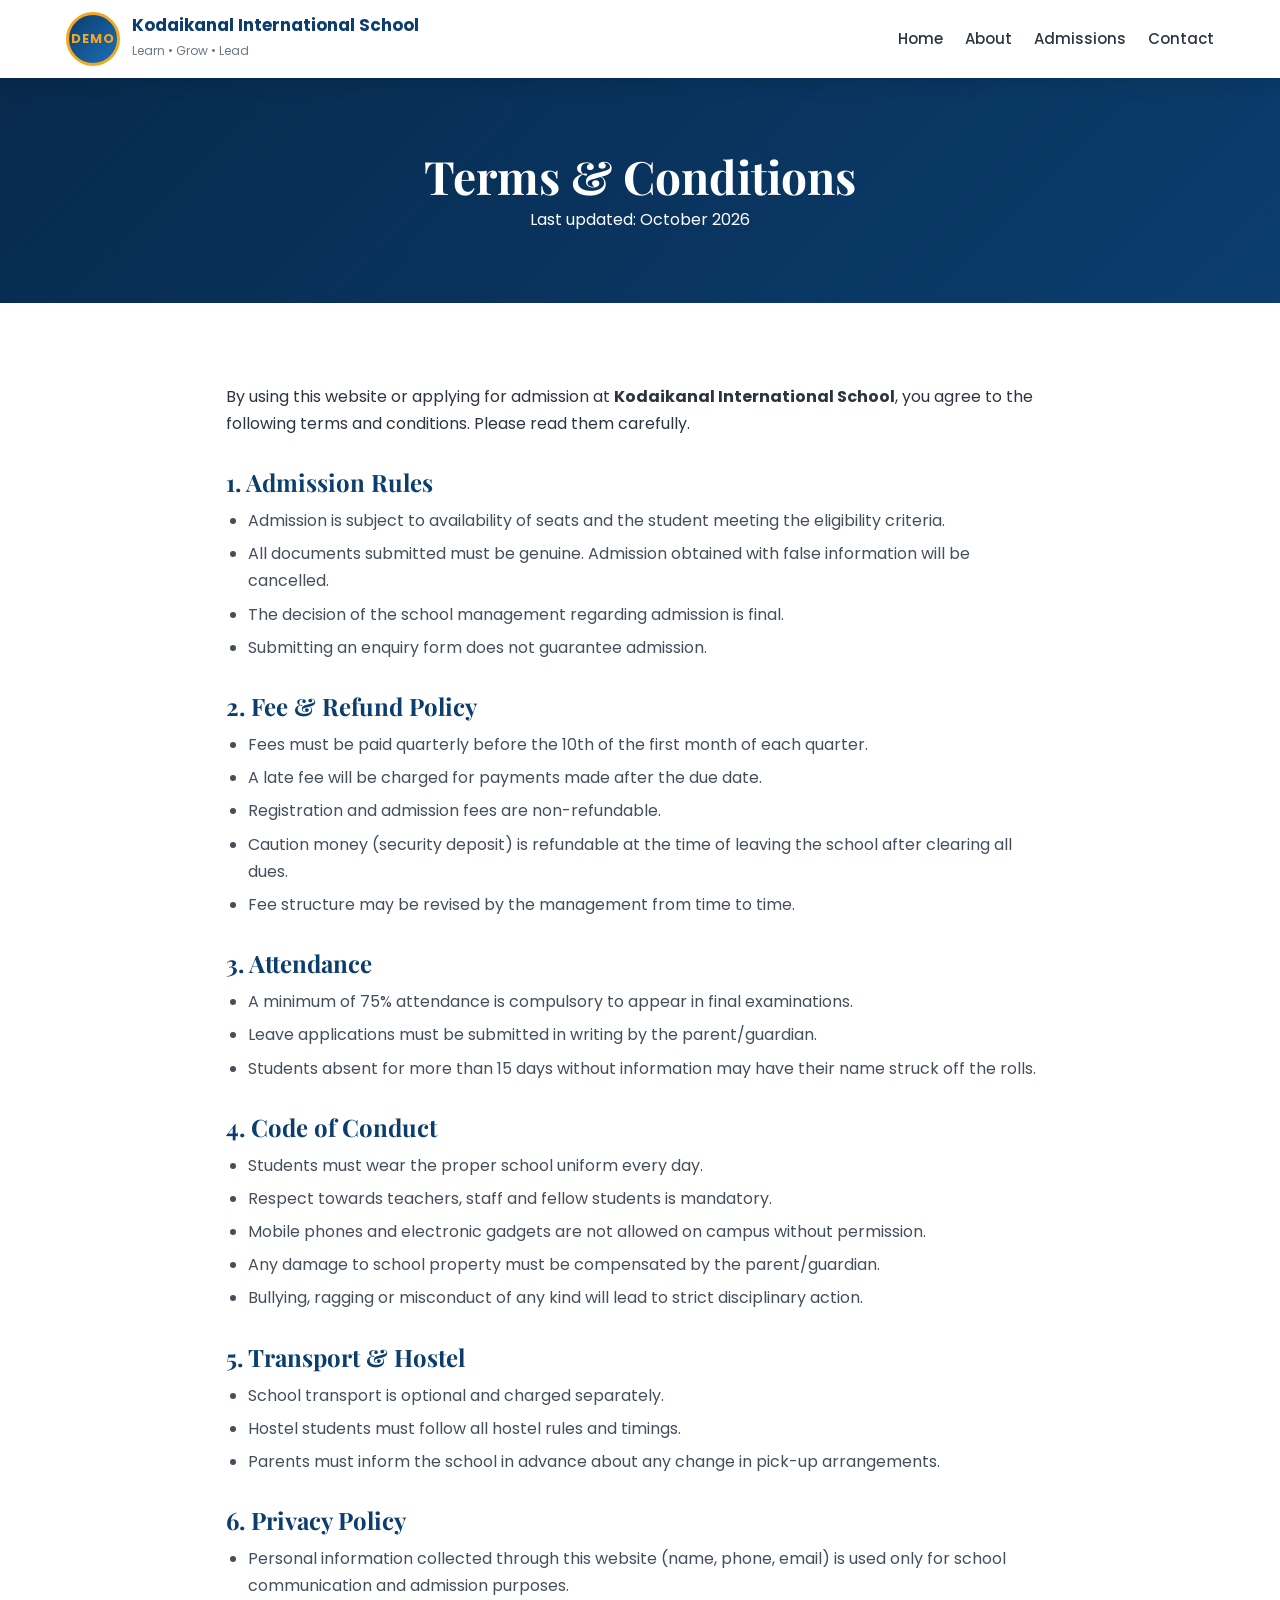
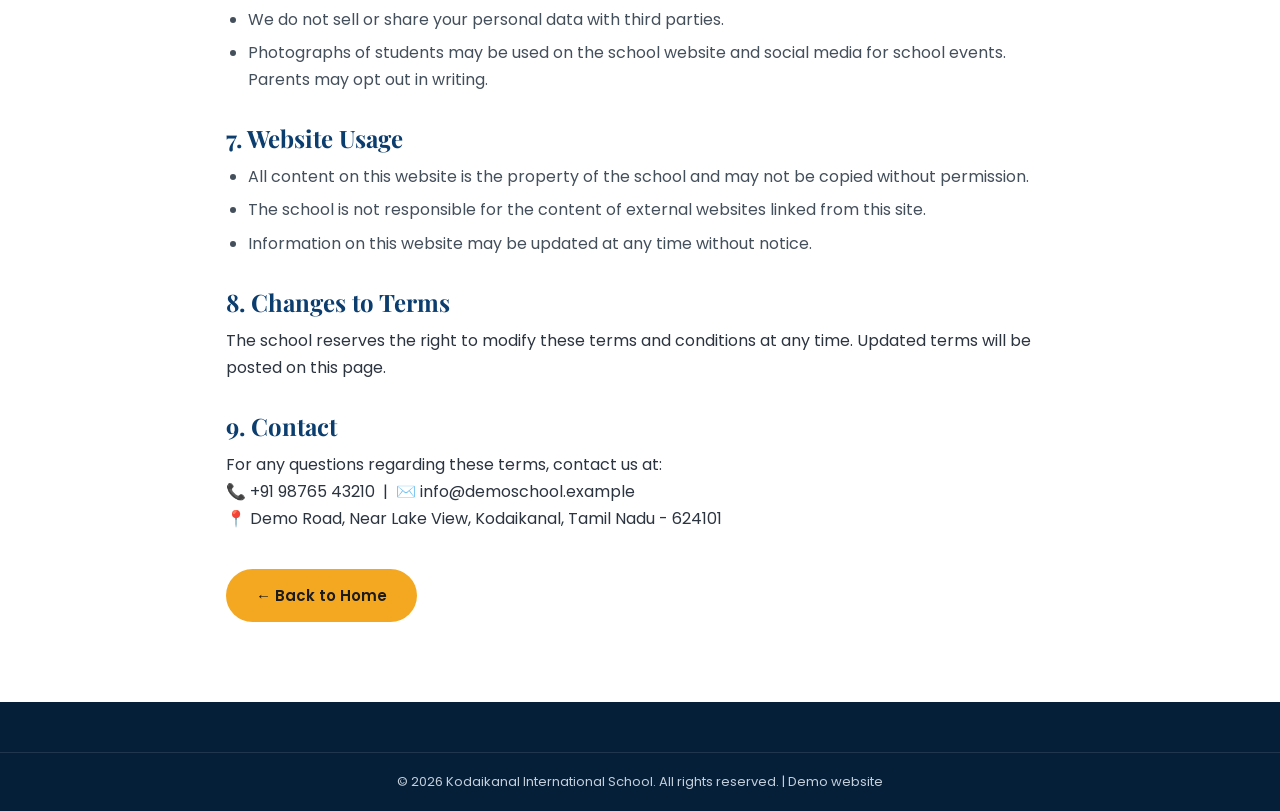
==== terms.html @ e3d759af "Add Kodaikanal International School website Co-Authored-By: Claude Opus 5.5 <noreply@anthropic.com>" ====
<!DOCTYPE html>
<html lang="en">
<head>
  <meta charset="UTF-8">
  <meta name="viewport" content="width=device-width, initial-scale=1.0">
  <title>Terms &amp; Conditions - Kodaikanal International School</title>
  <link href="https://fonts.googleapis.com/css2?family=Poppins:wght@400;500;600;700&family=Playfair+Display:wght@600;700&display=swap" rel="stylesheet">
  <link rel="stylesheet" href="style.css">
</head>
<body>

  <header class="header scrolled">
    <div class="container nav">
      <a href="index.html" class="brand">
        <div class="logo">DEMO</div>
        <div class="brand-text">
          <strong>Kodaikanal International School</strong>
          <small>Learn • Grow • Lead</small>
        </div>
      </a>
      <button class="menu-toggle" id="menuToggle" aria-label="Open menu">☰</button>
      <nav class="menu" id="menu">
        <a href="index.html">Home</a>
        <a href="index.html#about">About</a>
        <a href="index.html#admissions">Admissions</a>
        <a href="index.html#contact">Contact</a>
      </nav>
    </div>
  </header>

  <section class="page-banner">
    <h1>Terms &amp; Conditions</h1>
    <p>Last updated: October 2026</p>
  </section>

  <section class="section">
    <div class="container terms">
      <p>By using this website or applying for admission at <strong>Kodaikanal International School</strong>, you agree to the following terms and conditions. Please read them carefully.</p>

      <h2>1. Admission Rules</h2>
      <ul>
        <li>Admission is subject to availability of seats and the student meeting the eligibility criteria.</li>
        <li>All documents submitted must be genuine. Admission obtained with false information will be cancelled.</li>
        <li>The decision of the school management regarding admission is final.</li>
        <li>Submitting an enquiry form does not guarantee admission.</li>
      </ul>

      <h2 id="fees">2. Fee &amp; Refund Policy</h2>
      <ul>
        <li>Fees must be paid quarterly before the 10th of the first month of each quarter.</li>
        <li>A late fee will be charged for payments made after the due date.</li>
        <li>Registration and admission fees are non-refundable.</li>
        <li>Caution money (security deposit) is refundable at the time of leaving the school after clearing all dues.</li>
        <li>Fee structure may be revised by the management from time to time.</li>
      </ul>

      <h2>3. Attendance</h2>
      <ul>
        <li>A minimum of 75% attendance is compulsory to appear in final examinations.</li>
        <li>Leave applications must be submitted in writing by the parent/guardian.</li>
        <li>Students absent for more than 15 days without information may have their name struck off the rolls.</li>
      </ul>

      <h2>4. Code of Conduct</h2>
      <ul>
        <li>Students must wear the proper school uniform every day.</li>
        <li>Respect towards teachers, staff and fellow students is mandatory.</li>
        <li>Mobile phones and electronic gadgets are not allowed on campus without permission.</li>
        <li>Any damage to school property must be compensated by the parent/guardian.</li>
        <li>Bullying, ragging or misconduct of any kind will lead to strict disciplinary action.</li>
      </ul>

      <h2>5. Transport &amp; Hostel</h2>
      <ul>
        <li>School transport is optional and charged separately.</li>
        <li>Hostel students must follow all hostel rules and timings.</li>
        <li>Parents must inform the school in advance about any change in pick-up arrangements.</li>
      </ul>

      <h2 id="privacy">6. Privacy Policy</h2>
      <ul>
        <li>Personal information collected through this website (name, phone, email) is used only for school communication and admission purposes.</li>
        <li>We do not sell or share your personal data with third parties.</li>
        <li>Photographs of students may be used on the school website and social media for school events. Parents may opt out in writing.</li>
      </ul>

      <h2>7. Website Usage</h2>
      <ul>
        <li>All content on this website is the property of the school and may not be copied without permission.</li>
        <li>The school is not responsible for the content of external websites linked from this site.</li>
        <li>Information on this website may be updated at any time without notice.</li>
      </ul>

      <h2>8. Changes to Terms</h2>
      <p>The school reserves the right to modify these terms and conditions at any time. Updated terms will be posted on this page.</p>

      <h2>9. Contact</h2>
      <p>For any questions regarding these terms, contact us at:<br>
        📞 +91 98765 43210 &nbsp;|&nbsp; ✉️ info@demoschool.example<br>
        📍 Demo Road, Near Lake View, Kodaikanal, Tamil Nadu - 624101</p>

      <a href="index.html" class="btn btn-primary">← Back to Home</a>
    </div>
  </section>

  <footer class="footer">
    <div class="copyright">
      © <span id="year"></span> Kodaikanal International School. All rights reserved. | Demo website
    </div>
  </footer>

  <script src="script.js"></script>
</body>
</html>
---- style.css ----
:root {
  --primary: #0b3d6e;
  --primary-dark: #072a4d;
  --accent: #f4a822;
  --text: #2c3440;
  --muted: #6b7684;
  --light: #f4f7fb;
  --white: #ffffff;
  --radius: 12px;
  --shadow: 0 8px 24px rgba(11, 61, 110, 0.10);
}

* { margin: 0; padding: 0; box-sizing: border-box; }
html { scroll-behavior: smooth; scroll-padding-top: 80px; }
body { font-family: 'Poppins', sans-serif; color: var(--text); line-height: 1.7; background: var(--white); }
a { color: inherit; text-decoration: none; }
h1, h2 { font-family: 'Playfair Display', serif; line-height: 1.25; }
.container { width: 100%; max-width: 1180px; margin: 0 auto; padding: 0 16px; }

/* Buttons */
.btn { display: inline-block; padding: 12px 28px; border-radius: 30px; font-weight: 600; border: 2px solid transparent; cursor: pointer; transition: .3s; font-family: inherit; font-size: 15px; }
.btn-primary { background: var(--accent); color: #1b1b1b; }
.btn-primary:hover { background: #e0951a; transform: translateY(-2px); }
.btn-outline { border-color: var(--white); color: var(--white); }
.btn-outline:hover { background: var(--white); color: var(--primary); }
.full { width: 100%; }

/* Top bar */
.topbar { background: var(--primary-dark); color: #dbe6f2; font-size: 13px; padding: 6px 0; }
.topbar-inner { display: flex; gap: 24px; flex-wrap: wrap; }

/* Header */
.header { position: sticky; top: 0; z-index: 100; background: var(--white); box-shadow: 0 2px 10px rgba(0,0,0,.06); transition: .3s; }
.header.scrolled { box-shadow: 0 4px 18px rgba(0,0,0,.12); }
.nav { display: flex; align-items: center; justify-content: space-between; padding: 12px 16px; }
.brand { display: flex; align-items: center; gap: 12px; }
.logo {
  width: 54px; height: 54px; border-radius: 50%;
  background: linear-gradient(135deg, var(--primary), #1d6fb8);
  color: var(--accent); font-weight: 700; font-size: 13px; letter-spacing: 1px;
  display: grid; place-items: center; border: 3px solid var(--accent); flex-shrink: 0;
}
.brand-text strong { display: block; color: var(--primary); font-size: 17px; line-height: 1.2; }
.brand-text small { color: var(--muted); font-size: 12px; }
.menu { display: flex; gap: 22px; }
.menu a { font-weight: 500; font-size: 15px; position: relative; padding: 4px 0; }
.menu a::after { content: ''; position: absolute; left: 0; bottom: 0; width: 0; height: 2px; background: var(--accent); transition: .3s; }
.menu a:hover::after, .menu a.active::after { width: 100%; }
.menu a.active { color: var(--primary); }
.menu-toggle { display: none; background: none; border: none; font-size: 28px; color: var(--primary); cursor: pointer; }

/* Hero */
.hero {
  min-height: 88vh; display: flex; align-items: center; color: var(--white);
  background: linear-gradient(rgba(7,42,77,.82), rgba(7,42,77,.65)),
              url('https://images.unsplash.com/photo-1580582932707-520aed937b7b?w=1600') center/cover no-repeat;
}
.hero-content { max-width: 760px; }
.tag { display: inline-block; background: var(--accent); color: #1b1b1b; padding: 6px 16px; border-radius: 20px; font-size: 13px; font-weight: 600; margin-bottom: 18px; }
.hero h1 { font-size: clamp(32px, 5vw, 56px); margin-bottom: 18px; }
.hero h1 span { color: var(--accent); }
.hero p { font-size: 18px; opacity: .92; margin-bottom: 30px; }
.hero-buttons { display: flex; gap: 14px; flex-wrap: wrap; }

/* Stats */
.stats { background: var(--primary); color: var(--white); padding: 40px 0; }
.stats-grid { display: grid; grid-template-columns: repeat(4, 1fr); gap: 20px; text-align: center; }
.stat h3 { font-size: 40px; color: var(--accent); }

/* Sections */
.section { padding: 80px 0; }
.bg-light { background: var(--light); }
.bg-dark { background: var(--primary-dark); color: var(--white); }
.section-head { text-align: center; max-width: 640px; margin: 0 auto 48px; }
.section-head.left { text-align: left; margin: 0 0 24px; }
.section-tag { color: var(--accent); font-weight: 600; text-transform: uppercase; font-size: 13px; letter-spacing: 2px; }
.section h2 { font-size: clamp(26px, 3.5vw, 38px); margin: 6px 0 14px; color: var(--primary); }
.bg-dark h2 { color: var(--white); }
.section-head p { color: var(--muted); }

/* About */
.about-grid { display: grid; grid-template-columns: 1fr 1.2fr; gap: 50px; align-items: center; }
.img-box { aspect-ratio: 4/3.5; border-radius: 20px; background: linear-gradient(135deg, #cfe2f5, #fbe3b5); display: grid; place-items: center; font-size: 120px; box-shadow: var(--shadow); }
.about-grid > div > p { color: var(--muted); margin-bottom: 20px; }
.vm { display: grid; grid-template-columns: 1fr 1fr; gap: 16px; margin-bottom: 20px; }
.vm-card { background: var(--light); padding: 18px; border-radius: var(--radius); border-left: 4px solid var(--accent); }
.vm-card h4 { color: var(--primary); margin-bottom: 6px; }
.vm-card p { font-size: 14px; color: var(--muted); }
.principal { display: flex; gap: 14px; align-items: center; background: var(--primary); color: var(--white); padding: 18px; border-radius: var(--radius); }
.principal .avatar { font-size: 40px; }
.principal p { font-style: italic; font-size: 14px; opacity: .9; }

/* Cards */
.cards { display: grid; grid-template-columns: repeat(4, 1fr); gap: 24px; }
.card { background: var(--white); padding: 30px 24px; border-radius: var(--radius); box-shadow: var(--shadow); text-align: center; transition: .3s; border-bottom: 4px solid transparent; }
.card:hover { transform: translateY(-8px); border-color: var(--accent); }
.card .icon { font-size: 44px; margin-bottom: 12px; }
.card h3 { color: var(--primary); margin-bottom: 8px; }
.card p { color: var(--muted); font-size: 14px; }

/* Facilities */
.facility-grid { display: grid; grid-template-columns: repeat(6, 1fr); gap: 18px; }
.facility { background: var(--light); border-radius: var(--radius); padding: 24px 10px; text-align: center; font-size: 36px; transition: .3s; }
.facility span { display: block; font-size: 14px; font-weight: 500; margin-top: 8px; color: var(--primary); }
.facility:hover { background: var(--primary); }
.facility:hover span { color: var(--white); }

/* Admissions */
.admission-grid { display: grid; grid-template-columns: 1.1fr 1fr; gap: 50px; align-items: start; }
.steps { padding-left: 20px; margin: 10px 0 24px; }
.steps li { margin-bottom: 10px; opacity: .92; }
.steps strong { color: var(--accent); }
.bg-dark h4 { color: var(--accent); margin-bottom: 8px; }
.docs { list-style: none; display: grid; grid-template-columns: 1fr 1fr; gap: 6px; }
.docs li::before { content: '✔ '; color: var(--accent); }

/* Forms */
.form { background: var(--white); color: var(--text); padding: 30px; border-radius: var(--radius); box-shadow: var(--shadow); display: flex; flex-direction: column; gap: 14px; }
.form h3 { color: var(--primary); font-size: 22px; }
.form input, .form select, .form textarea { width: 100%; padding: 12px 14px; border: 1px solid #d5dde6; border-radius: 8px; font-family: inherit; font-size: 15px; outline: none; transition: .2s; }
.form input:focus, .form select:focus, .form textarea:focus { border-color: var(--primary); box-shadow: 0 0 0 3px rgba(11,61,110,.12); }
.form .invalid { border-color: #d93025; }
.check { display: flex; gap: 8px; align-items: center; font-size: 14px; }
.check input { width: auto; }
.check a { color: var(--primary); text-decoration: underline; }
.form-msg { font-size: 14px; font-weight: 500; min-height: 20px; }
.form-msg.success { color: #188038; }
.form-msg.error { color: #d93025; }

/* Notices & Events */
.notice-grid { display: grid; grid-template-columns: 1fr 1fr; gap: 50px; }
.notices { list-style: none; background: var(--white); border-radius: var(--radius); box-shadow: var(--shadow); padding: 10px 20px; }
.notices li { padding: 14px 0; border-bottom: 1px dashed #d5dde6; display: flex; gap: 14px; align-items: center; }
.notices li:last-child { border-bottom: none; }
.date { background: var(--primary); color: var(--white); font-size: 12px; padding: 4px 10px; border-radius: 6px; white-space: nowrap; }
.events { display: flex; flex-direction: column; gap: 14px; }
.event { display: flex; gap: 16px; align-items: center; background: var(--white); padding: 14px; border-radius: var(--radius); box-shadow: var(--shadow); }
.ev-date { background: var(--accent); border-radius: 10px; width: 64px; height: 64px; display: flex; flex-direction: column; align-items: center; justify-content: center; font-size: 13px; flex-shrink: 0; line-height: 1.1; }
.ev-date b { font-size: 24px; }
.event h4 { color: var(--primary); }
.event p { color: var(--muted); font-size: 14px; }

/* Testimonials */
.slider { max-width: 720px; margin: 0 auto; text-align: center; position: relative; min-height: 180px; }
.slide { display: none; animation: fade .6s; }
.slide.active { display: block; }
.slide p { font-size: 20px; font-style: italic; margin-bottom: 14px; }
.slide strong { color: var(--primary); }
.dots { margin-top: 24px; display: flex; justify-content: center; gap: 8px; }
.dots button { width: 12px; height: 12px; border-radius: 50%; border: none; background: #c8d3df; cursor: pointer; }
.dots button.active { background: var(--accent); }
@keyframes fade { from { opacity: 0; transform: translateY(10px); } to { opacity: 1; transform: none; } }

/* Contact */
.contact-grid { display: grid; grid-template-columns: 1fr 1fr; gap: 40px; }
.contact-info { display: grid; grid-template-columns: 1fr 1fr; gap: 18px; }
.info { background: var(--white); padding: 20px; border-radius: var(--radius); box-shadow: var(--shadow); display: flex; gap: 12px; }
.info > span { font-size: 26px; }
.info h4 { color: var(--primary); }
.info p { font-size: 14px; color: var(--muted); word-break: break-word; }
.map { margin-top: 40px; border-radius: var(--radius); overflow: hidden; box-shadow: var(--shadow); }
.map iframe { width: 100%; height: 320px; border: 0; display: block; }

/* Footer */
.footer { background: #061f39; color: #c3cfdb; padding-top: 50px; }
.footer-grid { display: grid; grid-template-columns: 1.4fr 1fr 1fr 1.2fr; gap: 30px; padding-bottom: 30px; }
.footer .brand { margin-bottom: 12px; }
.footer .brand strong { color: var(--white); }
.footer h4 { color: var(--white); margin-bottom: 12px; }
.footer a { display: block; margin-bottom: 6px; font-size: 14px; }
.footer a:hover { color: var(--accent); }
.footer p { font-size: 14px; margin-bottom: 6px; }
.copyright { border-top: 1px solid rgba(255,255,255,.1); text-align: center; padding: 18px 16px; font-size: 13px; }

/* Back to top */
.to-top { position: fixed; right: 20px; bottom: 20px; width: 46px; height: 46px; border-radius: 50%; border: none; background: var(--accent); font-size: 20px; font-weight: 700; cursor: pointer; box-shadow: var(--shadow); opacity: 0; visibility: hidden; transition: .3s; }
.to-top.show { opacity: 1; visibility: visible; }

/* Terms page */
.page-banner { background: linear-gradient(135deg, var(--primary-dark), var(--primary)); color: var(--white); text-align: center; padding: 70px 16px; }
.page-banner h1 { font-size: clamp(30px, 5vw, 46px); }
.terms { max-width: 860px; }
.terms h2 { font-size: 24px; margin: 30px 0 10px; }
.terms ul { padding-left: 22px; }
.terms li { margin-bottom: 6px; color: #444f5c; }
.terms p { margin-bottom: 12px; }
.terms .btn { margin-top: 24px; }

/* Reveal animation */
.reveal { opacity: 0; transform: translateY(30px); transition: .7s ease; }
.reveal.visible { opacity: 1; transform: none; }

/* Responsive */
@media (max-width: 1024px) {
  .cards { grid-template-columns: repeat(2, 1fr); }
  .facility-grid { grid-template-columns: repeat(4, 1fr); }
  .footer-grid { grid-template-columns: 1fr 1fr; }
}
@media (max-width: 900px) {
  .menu-toggle { display: block; }
  .menu { position: absolute; top: 100%; left: 0; right: 0; background: var(--white); flex-direction: column; gap: 0; max-height: 0; overflow: hidden; transition: max-height .4s; box-shadow: 0 8px 16px rgba(0,0,0,.08); }
  .menu.open { max-height: 500px; }
  .menu a { padding: 12px 20px; border-top: 1px solid #eef2f6; }
  .menu a::after { display: none; }
  .about-grid, .admission-grid, .notice-grid, .contact-grid { grid-template-columns: 1fr; }
  .stats-grid { grid-template-columns: repeat(2, 1fr); }
}
@media (max-width: 600px) {
  .hide-sm { display: none; }
  .brand-text strong { font-size: 14px; }
  .logo { width: 46px; height: 46px; font-size: 11px; }
  .section { padding: 60px 0; }
  .cards, .vm, .contact-info, .docs, .footer-grid { grid-template-columns: 1fr; }
  .facility-grid { grid-template-columns: repeat(2, 1fr); }
  .form { padding: 22px; }
  .hero p { font-size: 16px; }
}
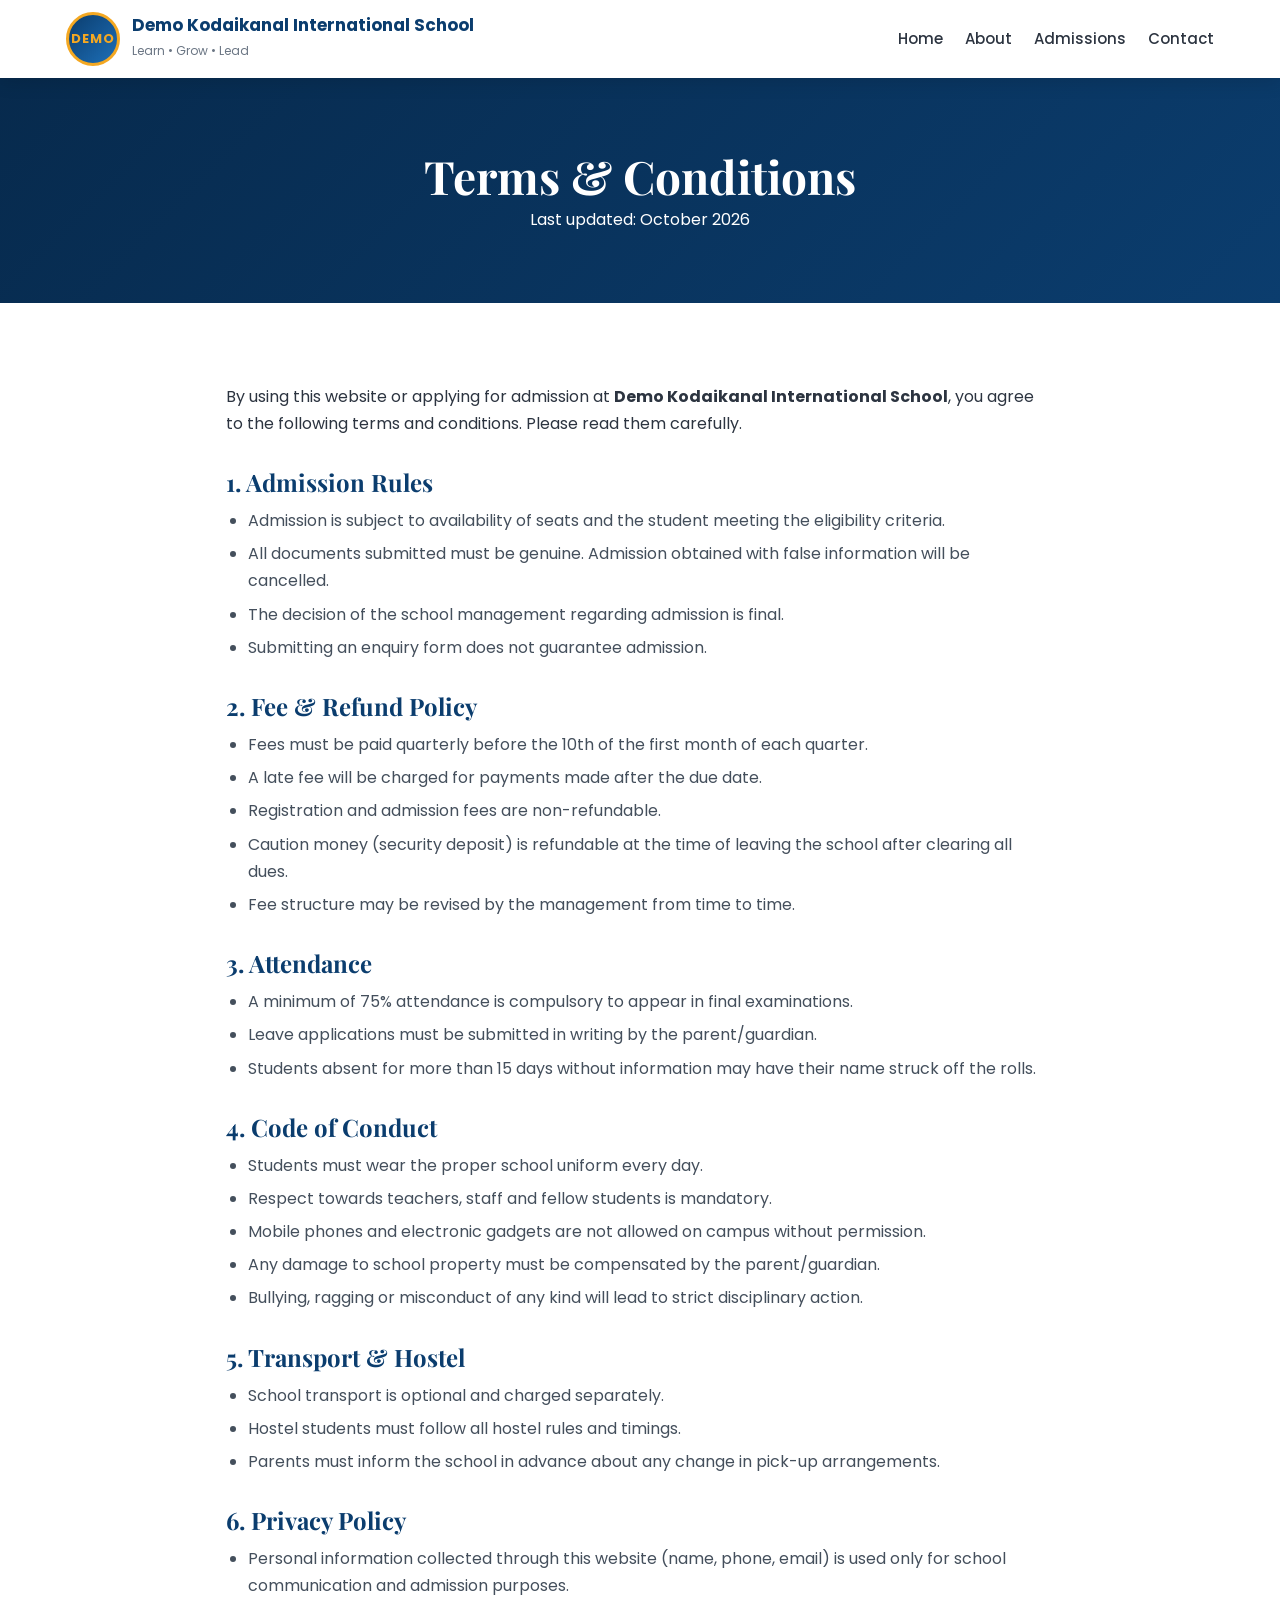
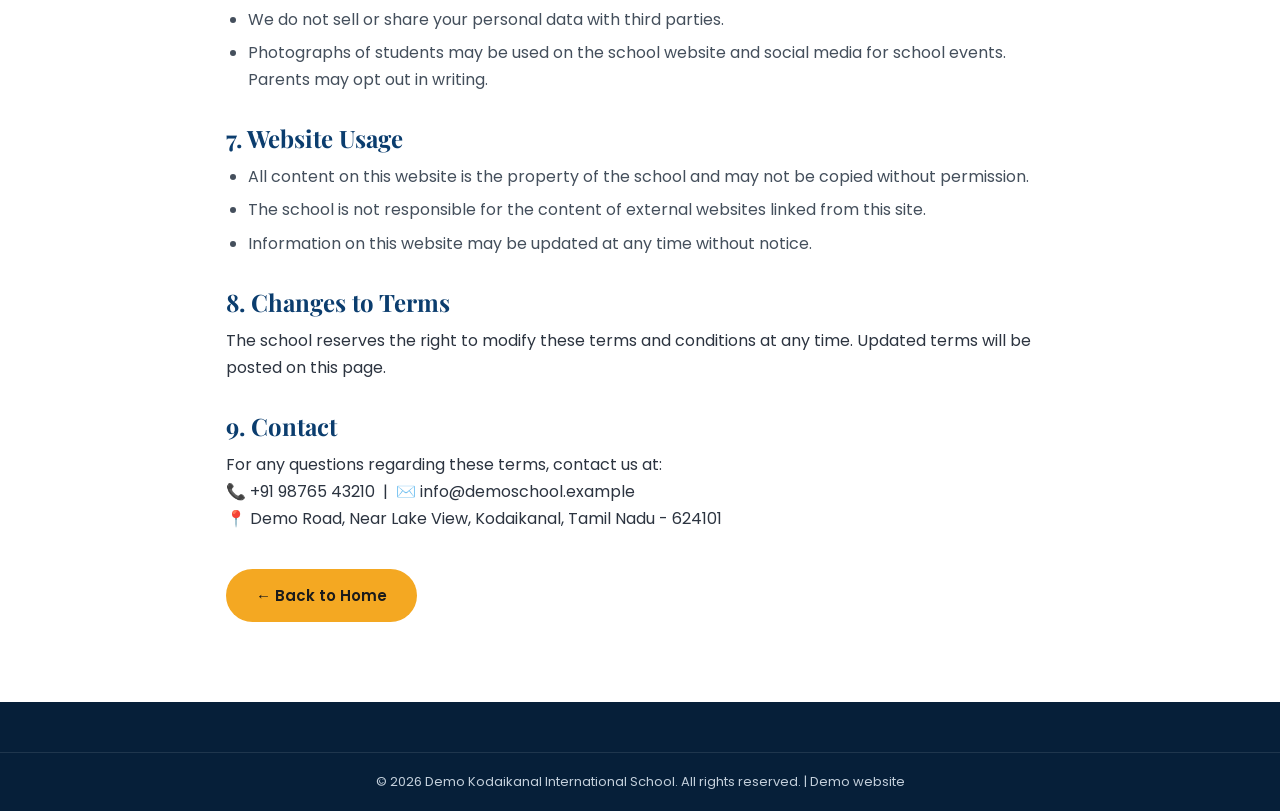
==== commit 30e0b31f: "Rename school to Demo Kodaikanal International School Co-Authored-By: Claude Opus 5.5 <noreply@anthr" ====
--- a/terms.html
+++ b/terms.html
@@ -3,7 +3,7 @@
 <head>
   <meta charset="UTF-8">
   <meta name="viewport" content="width=device-width, initial-scale=1.0">
-  <title>Terms &amp; Conditions - Kodaikanal International School</title>
+  <title>Terms &amp; Conditions - Demo Kodaikanal International School</title>
   <link href="https://fonts.googleapis.com/css2?family=Poppins:wght@400;500;600;700&family=Playfair+Display:wght@600;700&display=swap" rel="stylesheet">
   <link rel="stylesheet" href="style.css">
 </head>
@@ -14,7 +14,7 @@
       <a href="index.html" class="brand">
         <div class="logo">DEMO</div>
         <div class="brand-text">
-          <strong>Kodaikanal International School</strong>
+          <strong>Demo Kodaikanal International School</strong>
           <small>Learn • Grow • Lead</small>
         </div>
       </a>
@@ -35,7 +35,7 @@
 
   <section class="section">
     <div class="container terms">
-      <p>By using this website or applying for admission at <strong>Kodaikanal International School</strong>, you agree to the following terms and conditions. Please read them carefully.</p>
+      <p>By using this website or applying for admission at <strong>Demo Kodaikanal International School</strong>, you agree to the following terms and conditions. Please read them carefully.</p>
 
       <h2>1. Admission Rules</h2>
       <ul>
@@ -105,7 +105,7 @@
 
   <footer class="footer">
     <div class="copyright">
-      © <span id="year"></span> Kodaikanal International School. All rights reserved. | Demo website
+      © <span id="year"></span> Demo Kodaikanal International School. All rights reserved. | Demo website
     </div>
   </footer>
 
